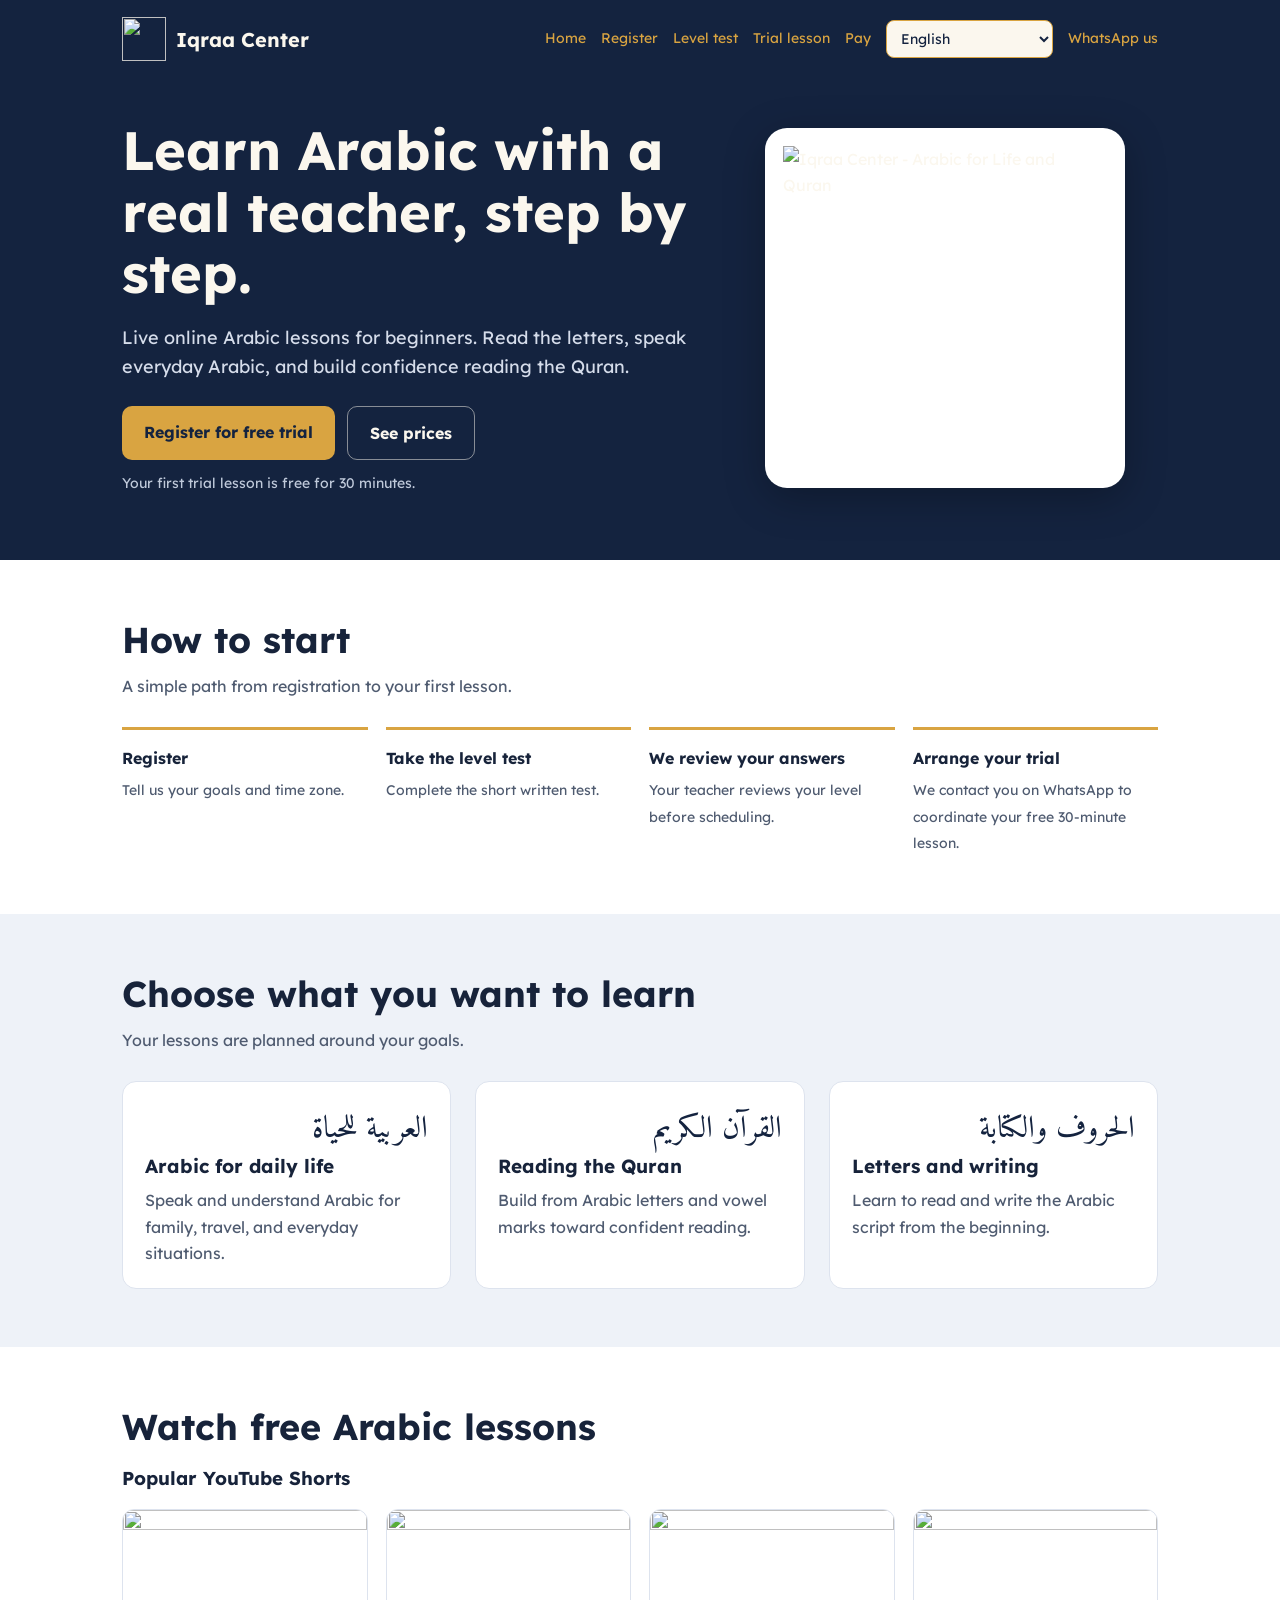
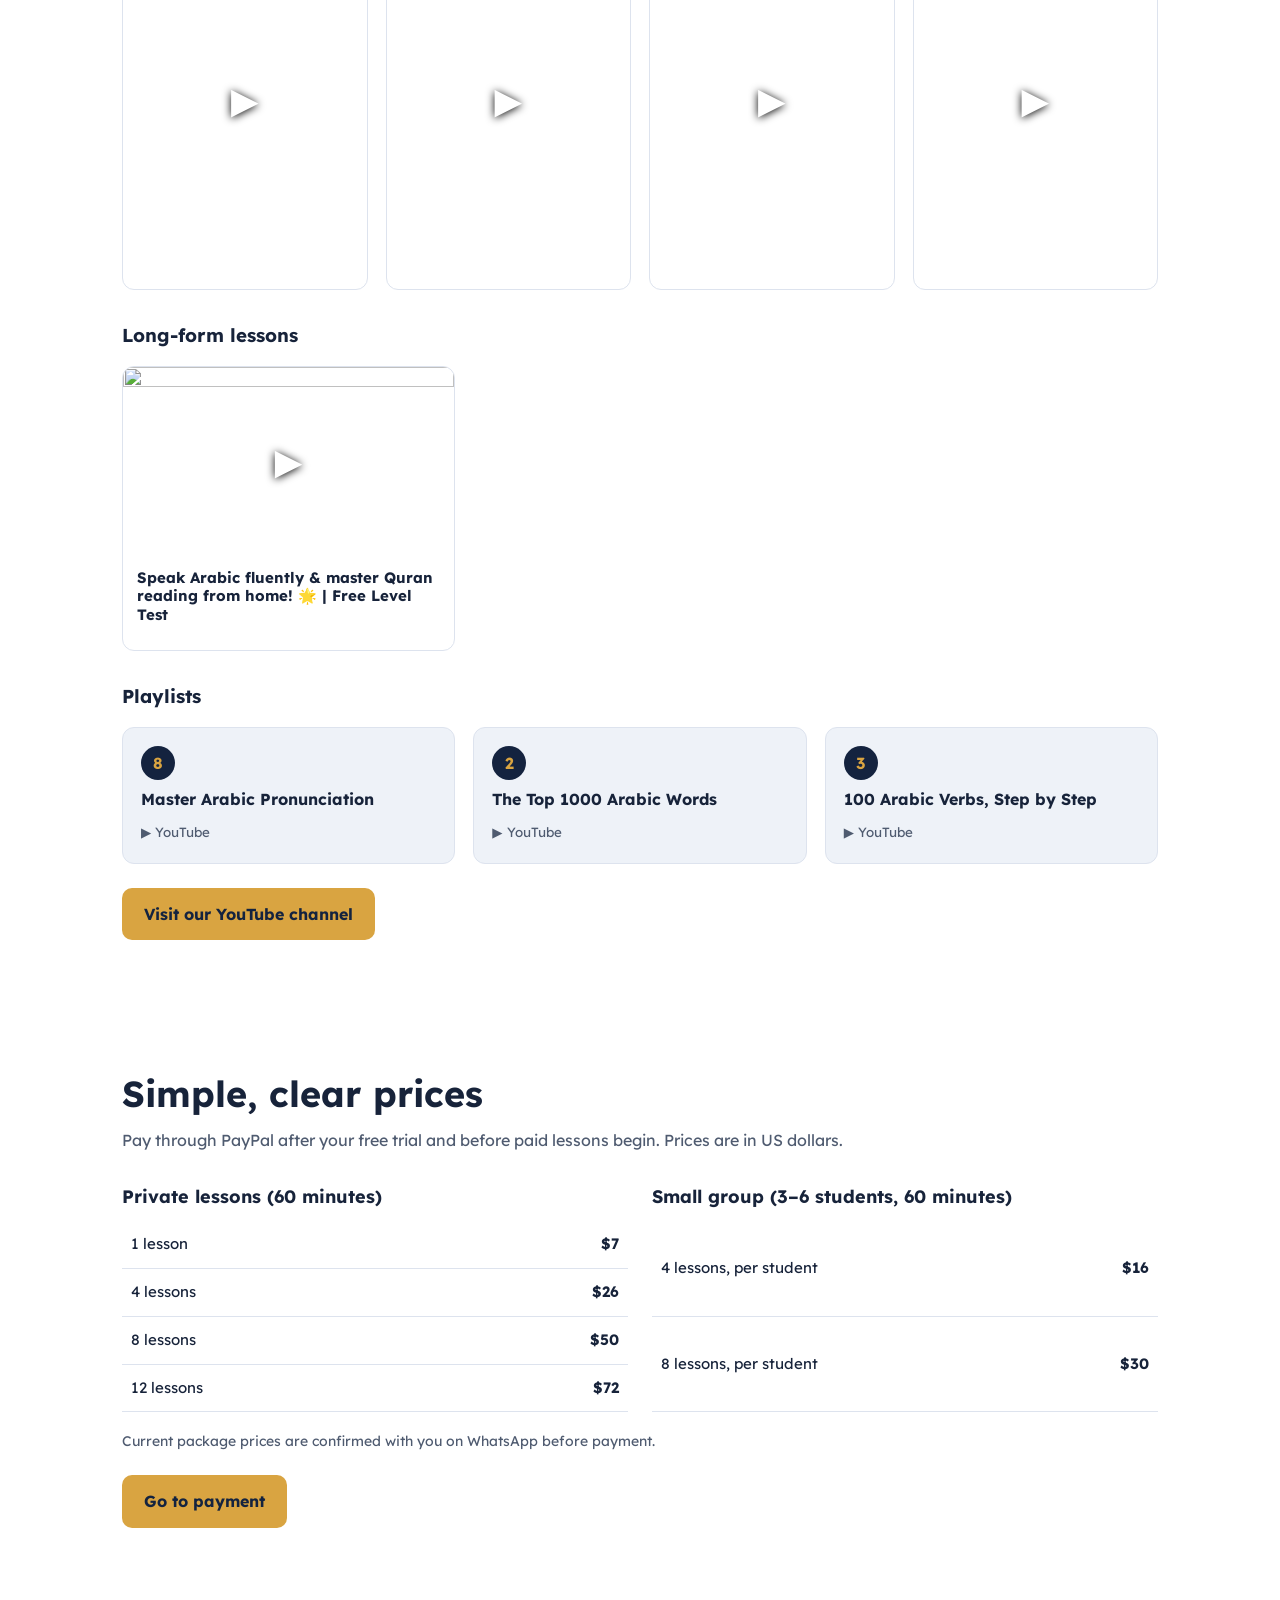
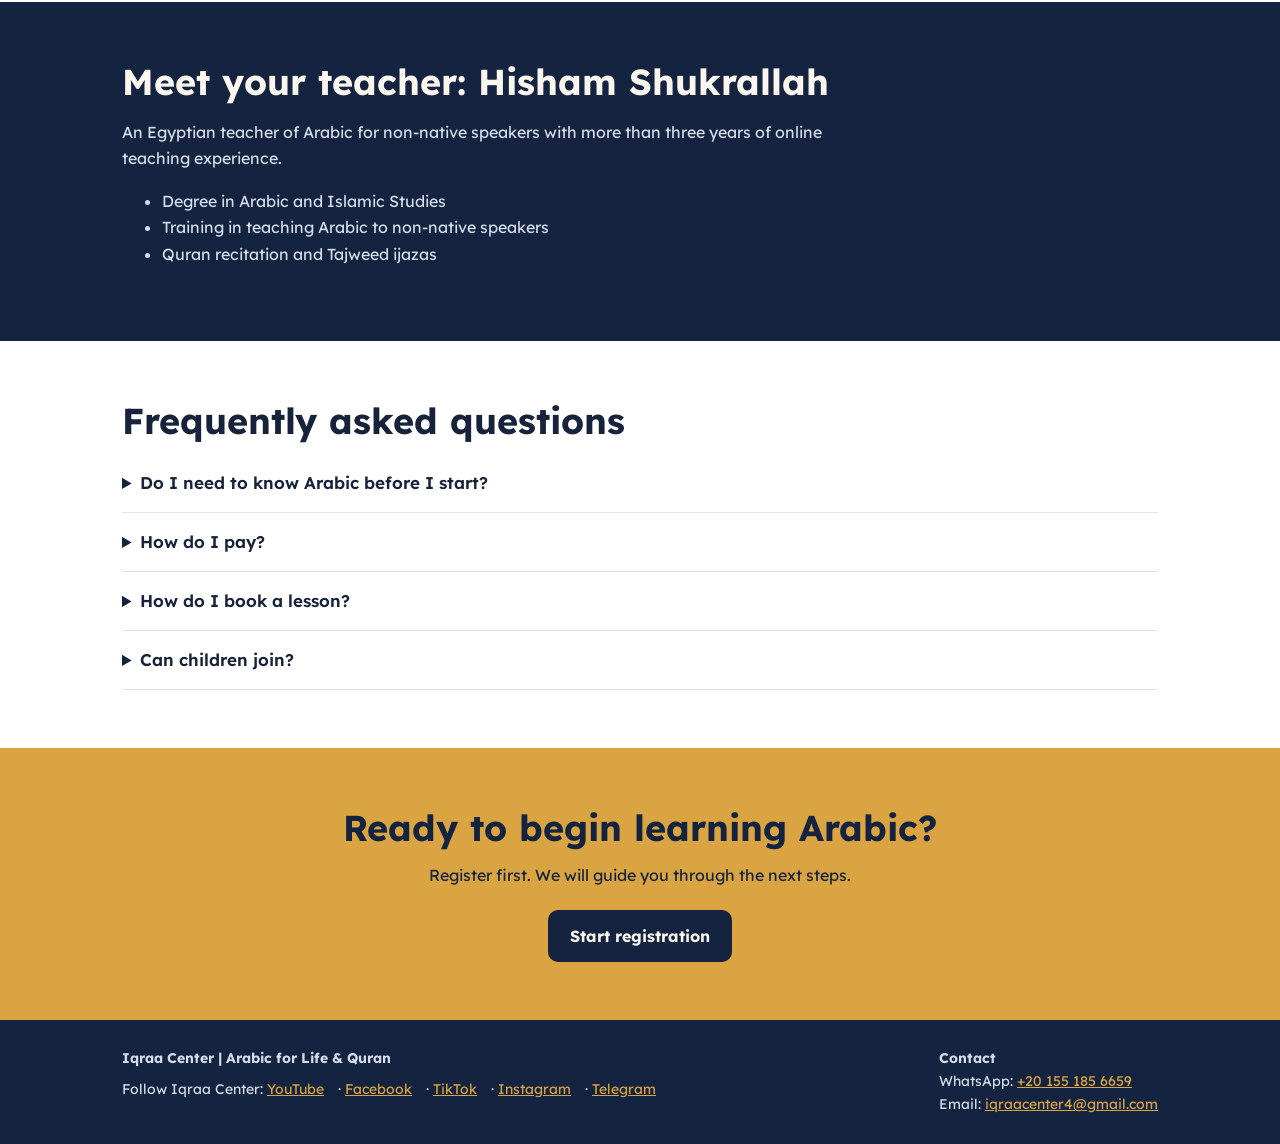
==== index.html @ fe14940f "Add files via upload" ====
<!doctype html>
<html lang="en" dir="ltr">
<head>
<meta charset="utf-8"><meta name="viewport" content="width=device-width,initial-scale=1">
<title>Iqraa Center | Arabic for Life & Quran</title>
<meta name="description" content="Learn Arabic online with Iqraa Center. Free 30-minute trial lesson, Arabic for daily life and Quran reading.">
<meta name="theme-color" content="#14233F">
<link rel="icon" href="data:image/svg+xml,%3Csvg xmlns='http://www.w3.org/2000/svg' viewBox='0 0 100 100'%3E%3Crect width='100' height='100' rx='20' fill='%2314233F'/%3E%3Ctext x='50' y='70' text-anchor='middle' font-size='64' fill='%23D9A441'%3E%D9%82%3C/text%3E%3C/svg%3E">
<link href="https://fonts.googleapis.com/css2?family=Amiri:wght@400;700&family=Lexend:wght@400;500;700&display=swap" rel="stylesheet">
<link rel="icon" type="image/png" href="assets/favicon.png"><link rel="apple-touch-icon" href="assets/favicon.png"><meta property="og:title" content="Iqraa Center | Arabic for Life &amp; Quran"><meta property="og:description" content="Live Arabic lessons online. Free 30-minute trial lesson."><meta property="og:image" content="assets/og-image.jpg"><meta property="og:type" content="website"><link rel="stylesheet" href="site.css">
</head>
<body>
<header><div class="wrap">
<nav>
<a class="brand" href="index.html"><img src="assets/logo-icon.png" alt="" width="44" height="44"><span>Iqraa Center</span></a>
<div class="navlinks">
<a class="small" href="index.html" data-i18n="navHome">Home</a>
<a class="small" href="register.html" data-i18n="navRegister">Register</a>
<a class="small" href="level-test.html" data-i18n="navTest">Level test</a>
<a class="small" href="book.html" data-i18n="navBook">Trial lesson</a>
<a class="small" href="pay.html" data-i18n="navPay">Pay</a><select class="language" id="language-select" aria-label="Choose language"></select>
<a class="small" data-config-link="whatsapp" href="https://wa.me/201551856659" data-i18n="navWhatsApp">WhatsApp us</a>
</div>
</nav>
<div class="hero" id="top">
<div>
<h1 data-i18n="heroTitle">Learn Arabic with a real teacher, step by step.</h1>
<p data-i18n="heroText">Live online Arabic lessons for beginners. Read the letters, speak everyday Arabic, and build confidence reading the Quran.</p>
<div class="cta"><a class="btn gold" href="register.html" data-i18n="heroCTA">Register for free trial</a><a class="btn line" href="#price" data-i18n="priceCTA">See prices</a></div>
<div class="note" data-i18n="trialNote">Your first trial lesson is free for 30 minutes.</div>
</div>
<div><div class="logo-card"><img src="assets/logo-vertical.webp" alt="Iqraa Center - Arabic for Life and Quran" width="360" height="360"></div></div>
</div></div></header>
<main>
<section><div class="wrap">
<h2 data-i18n="howTitle">How to start</h2><p class="lead" data-i18n="howLead">A simple path from registration to your first lesson.</p>
<ol class="steps">
<li><b data-i18n="step1">Register</b><span data-i18n="step1Text">Tell us your goals and time zone.</span></li>
<li><b data-i18n="step2">Take the level test</b><span data-i18n="step2Text">Complete the short written test.</span></li>
<li><b data-i18n="step3">We review your answers</b><span data-i18n="step3Text">Your teacher reviews your level before scheduling.</span></li>
<li><b data-i18n="step4">Arrange your trial</b><span data-i18n="step4Text">We contact you on WhatsApp to coordinate your free 30-minute lesson.</span></li>
</ol>
</div></section>
<section class="goals"><div class="wrap">
<h2 data-i18n="goalsTitle">Choose what you want to learn</h2><p class="lead" data-i18n="goalsLead">Your lessons are planned around your goals.</p>
<div class="goal-list">
<div><div class="ar" lang="ar">العربية للحياة</div><h3 data-i18n="goal1">Arabic for daily life</h3><p data-i18n="goal1Text">Speak and understand Arabic for family, travel, and everyday situations.</p></div>
<div><div class="ar" lang="ar">القرآن الكريم</div><h3 data-i18n="goal2">Reading the Quran</h3><p data-i18n="goal2Text">Build from Arabic letters and vowel marks toward confident reading.</p></div>
<div><div class="ar" lang="ar">الحروف والكتابة</div><h3 data-i18n="goal3">Letters and writing</h3><p data-i18n="goal3Text">Learn to read and write the Arabic script from the beginning.</p></div>
</div></div></section>
<section id="videos"><div class="wrap">
<h2 data-i18n="videosTitle">Watch free Arabic lessons</h2>
<h3 data-i18n="shortsTitle">Popular YouTube Shorts</h3><div class="vrow shorts" id="shorts"></div>
<div style="margin-top:34px"><h3 data-i18n="longTitle">Long-form lessons</h3><div class="vrow" id="long-videos"></div></div>
<div style="margin-top:34px"><h3 data-i18n="playlistsTitle">Playlists</h3><div class="vrow" id="playlists"></div></div>
<p style="margin-top:24px"><a class="btn gold" id="youtube-button" href="#" data-i18n="youtubeBtn">Visit our YouTube channel</a></p>
</div></section>
<section id="price"><div class="wrap">
<h2 data-i18n="priceTitle">Simple, clear prices</h2><p class="lead" data-i18n="priceLead">Pay through PayPal after your free trial and before paid lessons begin. Prices are in US dollars.</p>
<div class="price-grid">
<table><caption data-i18n="privateTitle">Private lessons (60 minutes)</caption>
<tr><td data-i18n="oneLesson">1 lesson</td><td>$7</td></tr><tr><td data-i18n="fourLessons">4 lessons</td><td>$26</td></tr><tr><td data-i18n="eightLessons">8 lessons</td><td>$50</td></tr><tr><td data-i18n="twelveLessons">12 lessons</td><td>$72</td></tr></table>
<table><caption data-i18n="groupTitle">Small group (3–6 students, 60 minutes)</caption>
<tr><td><span data-i18n="fourLessons">4 lessons</span>, <span data-i18n="perStudent">per student</span></td><td>$16</td></tr><tr><td><span data-i18n="eightLessons">8 lessons</span>, <span data-i18n="perStudent">per student</span></td><td>$30</td></tr></table>
</div><p class="fine" data-i18n="priceNote">Current package prices are confirmed with you on WhatsApp before payment.</p>
<p style="margin-top:22px"><a class="btn gold" href="pay.html" data-i18n="payCTA">Go to payment</a></p>
</div></section>
<section class="teacher"><div class="wrap">
<h2 data-i18n="teacherTitle">Meet your teacher: Hisham Shukrallah</h2>
<p data-i18n="teacherText">An Egyptian teacher of Arabic for non-native speakers with more than three years of online teaching experience.</p>
<ul><li data-i18n="credential1">Degree in Arabic and Islamic Studies</li><li data-i18n="credential2">Training in teaching Arabic to non-native speakers</li><li data-i18n="credential3">Quran recitation and Tajweed ijazas</li></ul>
</div></section>
<section class="faq"><div class="wrap"><h2 data-i18n="faqTitle">Frequently asked questions</h2>
<details><summary data-i18n="faq1q">Do I need to know Arabic before I start?</summary><p data-i18n="faq1a">No. Beginners are welcome, including students who are starting with the letters.</p></details>
<details><summary data-i18n="faq2q">How do I pay?</summary><p data-i18n="faq2a">Payment is arranged through PayPal after your free trial. We confirm the details with you on WhatsApp.</p></details>
<details><summary data-i18n="faq3q">How do I book a lesson?</summary><p data-i18n="faq3a">Complete registration and the placement test first. Your teacher reviews the test and then contacts you on WhatsApp to coordinate the trial.</p></details>
<details><summary data-i18n="faq4q">Can children join?</summary><p data-i18n="faq4a">Yes. A parent or guardian should complete registration and help coordinate lessons for students under 18.</p></details>
</div></section>
<section class="final"><div class="wrap"><h2 data-i18n="finalTitle">Ready to begin learning Arabic?</h2><p data-i18n="finalText">Register first. We will guide you through the next steps.</p><a class="btn" href="register.html" data-i18n="finalCTA">Start registration</a></div></section>
</main>
<footer><div class="wrap footer-grid">
<div><strong>Iqraa Center | Arabic for Life &amp; Quran</strong><div class="socials"><span data-i18n="follow">Follow Iqraa Center</span>: <span id="social-links"></span></div></div>
<div><b data-i18n="contact">Contact</b><div>WhatsApp: <a data-config-link="whatsapp" href="https://wa.me/201551856659">+20 155 185 6659</a></div><div>Email: <a data-email href="mailto:iqraacenter4@gmail.com">iqraacenter4@gmail.com</a></div></div>
</div></footer>
<script src="site-config.js"></script><script src="site.js"></script><script src="i18n.js"></script>
</body></html>
---- site.css ----
/* Shared Iqraa Center styles */
:root{--navy:#14233F;--navy2:#1D3157;--gold:#D9A441;--paper:#FBF7EE;--ink:#17233A;--mute:#4F5B70;--line:#DDE3EE;--tint:#EEF2F8}
*{box-sizing:border-box}
html{scroll-behavior:smooth}
body{margin:0;font-family:Lexend,system-ui,Arial,sans-serif;color:var(--ink);background:#fff;line-height:1.65;font-size:16px}
a{color:inherit}
:focus-visible{outline:3px solid var(--gold);outline-offset:3px}
.wrap{max-width:1080px;margin:0 auto;padding:0 22px}
header{background:var(--navy);color:var(--paper)}
nav{display:flex;align-items:center;justify-content:space-between;gap:16px;padding:17px 0;flex-wrap:wrap}
.brand{display:flex;align-items:center;gap:10px;text-decoration:none;font-weight:700;font-size:20px;color:inherit}
.brand img{width:42px;height:42px;object-fit:contain}
nav .navlinks{display:flex;align-items:center;gap:15px;flex-wrap:wrap}
nav a.small{color:var(--gold);text-decoration:none;font-size:14px}
.language{background:var(--paper);color:var(--navy);border:1px solid var(--gold);padding:8px 10px;border-radius:8px;font:inherit;font-size:14px}
.btn{display:inline-block;padding:13px 22px;border-radius:10px;font-weight:700;text-decoration:none;font-size:16px;border:0;cursor:pointer}
.btn.gold{background:var(--gold);color:var(--navy)}
.btn.line{border:1px solid #FBF7EE80;color:var(--paper)}
.hero{display:grid;grid-template-columns:1.15fr .85fr;gap:32px;align-items:center;padding:42px 0 64px}
h1{font-size:clamp(32px,5vw,54px);line-height:1.14;margin:0 0 18px}
.hero p{font-size:18px;color:#D5DCEA;max-width:39em;margin:0 0 24px}
.cta{display:flex;gap:12px;flex-wrap:wrap}
.note{margin-top:12px;color:#BFC9DA;font-size:14px}
.letter{font-family:Amiri,serif;font-size:clamp(180px,27vw,320px);line-height:.9;color:var(--gold);text-align:center;direction:rtl;margin:0}
.say{text-align:center;color:#D5DCEA;font-size:14px}
section{padding:58px 0}
h2{font-size:clamp(25px,3.5vw,36px);line-height:1.2;margin:0 0 12px}
h3{line-height:1.25}
.lead{color:var(--mute);max-width:48em;margin:0 0 28px}
.steps{list-style:none;padding:0;margin:25px 0 0;display:grid;grid-template-columns:repeat(4,1fr);gap:18px}
.steps li{border-top:3px solid var(--gold);padding:15px 10px 0 0}
.steps b{display:block;margin-bottom:5px}
.steps span{color:var(--mute);font-size:14px}
.goals{background:var(--tint)}
.goal-list{display:grid;grid-template-columns:repeat(3,1fr);gap:24px}
.goal-list>div{background:#fff;border:1px solid var(--line);border-radius:14px;padding:22px}
.goal-list h3{margin:0 0 8px;font-size:19px}
.goal-list p{margin:0;color:var(--mute)}
.ar{font-family:Amiri,serif;font-size:31px;color:var(--navy);direction:rtl}
.price-grid{display:grid;grid-template-columns:1fr 1fr;gap:24px}
table{width:100%;border-collapse:collapse;font-size:15px}
caption{text-align:start;font-weight:700;font-size:18px;padding:0 0 10px}
th,td{padding:11px 9px;border-bottom:1px solid var(--line);text-align:start}
td:last-child,th:last-child{text-align:end;font-weight:700}
.fine{color:var(--mute);font-size:14px;margin-top:18px}
.teacher{background:var(--navy);color:var(--paper)}
.teacher p,.teacher ul{color:#D5DCEA;max-width:48em}
.faq details{border-bottom:1px solid var(--line);padding:15px 0}
.faq summary{cursor:pointer;font-weight:600;font-size:17px}
.faq details p{margin:8px 0 0;color:var(--mute)}
.final{background:var(--gold);color:var(--navy);text-align:center}
.final p{max-width:40em;margin:0 auto 22px}
.final .btn{background:var(--navy);color:var(--paper)}
footer{background:var(--navy);color:#D5DCEA;padding:27px 0;font-size:14px}
footer a{color:var(--gold)}
.footer-grid{display:flex;justify-content:space-between;gap:18px;flex-wrap:wrap}
.socials{margin-top:8px}
.socials a{margin-inline-end:10px}
.vrow{display:grid;grid-template-columns:repeat(3,1fr);gap:18px;margin-top:18px}
.video-card{border:1px solid var(--line);border-radius:12px;overflow:hidden;background:#fff}
.video-card>a{display:block;position:relative}
.video-card img{width:100%;display:block;aspect-ratio:16/9;object-fit:cover}
.video-card .play{position:absolute;inset:0;display:grid;place-items:center;color:white;font-size:36px;text-shadow:0 1px 8px #000}
.video-card h3{font-size:15px;padding:0 14px 10px}
.video-empty{padding:22px;background:var(--tint);border-radius:12px;color:var(--mute);font-size:14px}
.form-main{background:var(--tint);min-height:60vh;padding:26px 0 50px}
.page-head{padding:12px 0 30px}
.page-head h1{font-size:clamp(27px,4.5vw,38px);margin-bottom:8px}
.page-head p{color:#D5DCEA;margin:0}
.steps-pills{display:flex;gap:8px;flex-wrap:wrap;margin-top:18px;font-size:13px}
.steps-pills span{padding:5px 11px;border:1px solid #FBF7EE55;border-radius:99px;color:#D5DCEA}
.steps-pills .on{background:var(--gold);color:var(--navy);border-color:var(--gold);font-weight:700}
iframe.form-frame{width:100%;height:1500px;border:0;background:#fff;border-radius:12px;box-shadow:0 6px 25px #14233F12}
.alt{font-size:14px;color:var(--mute);margin:14px 0}
.alt a{font-weight:600;color:var(--navy)}
.panel{background:#fff;border:1px solid var(--line);border-radius:14px;padding:24px;margin:18px 0}
.panel p{color:var(--mute)}
.center{text-align:center}
@media(max-width:820px){.hero{grid-template-columns:1fr;padding:34px 0 45px}.letter{font-size:180px}.steps{grid-template-columns:1fr 1fr}.goal-list,.price-grid{grid-template-columns:1fr}.vrow{grid-template-columns:1fr 1fr}}
@media(max-width:520px){body{font-size:15px}.wrap{padding:0 16px}nav .navlinks{width:100%;gap:10px}.steps{grid-template-columns:1fr}.vrow{grid-template-columns:1fr}.btn{width:100%;text-align:center}.letter{font-size:150px}.brand{font-size:18px}}
@media(prefers-reduced-motion:reduce){html{scroll-behavior:auto}}
[dir=rtl] body{text-align:right}
[dir=rtl] .steps li{padding:15px 0 0 10px}
[dir=rtl] ul{padding-right:22px;padding-left:0}

.brand img{width:44px;height:44px}
.logo-card{background:#fff;border-radius:22px;padding:18px;max-width:360px;margin:0 auto;box-shadow:0 10px 40px #0004}
.logo-card img{width:100%;height:auto;display:block}
.vrow.shorts{grid-template-columns:repeat(4,1fr)}
.video-card.short img{aspect-ratio:9/14}
.pay-grid{display:grid;grid-template-columns:repeat(4,1fr);gap:14px;margin:14px 0 30px}
.pay-card{background:#fff;border:1px solid var(--line);border-radius:14px;padding:18px;text-align:center}
.pay-card b{display:block}.pay-card .price{display:block;font-size:30px;font-weight:700;color:var(--navy);margin:4px 0 12px}
.pay-card .btn{width:100%;text-align:center;font-size:14px;padding:11px 8px}
.pay-grid.two{grid-template-columns:repeat(2,minmax(0,300px))}
@media(max-width:820px){.vrow.shorts,.pay-grid{grid-template-columns:1fr 1fr}.pay-grid.two{grid-template-columns:1fr 1fr}}
@media(max-width:520px){.pay-grid,.pay-grid.two,.vrow.shorts{grid-template-columns:1fr}}

.pl-card{display:block;text-decoration:none;color:inherit;background:var(--tint);border:1px solid var(--line);border-radius:12px;padding:18px}
.pl-card b{display:block;margin:6px 0}.pl-card small{color:var(--mute)}
.pl-n{display:inline-grid;place-items:center;min-width:34px;height:34px;border-radius:50%;background:var(--navy);color:var(--gold);font-weight:700}
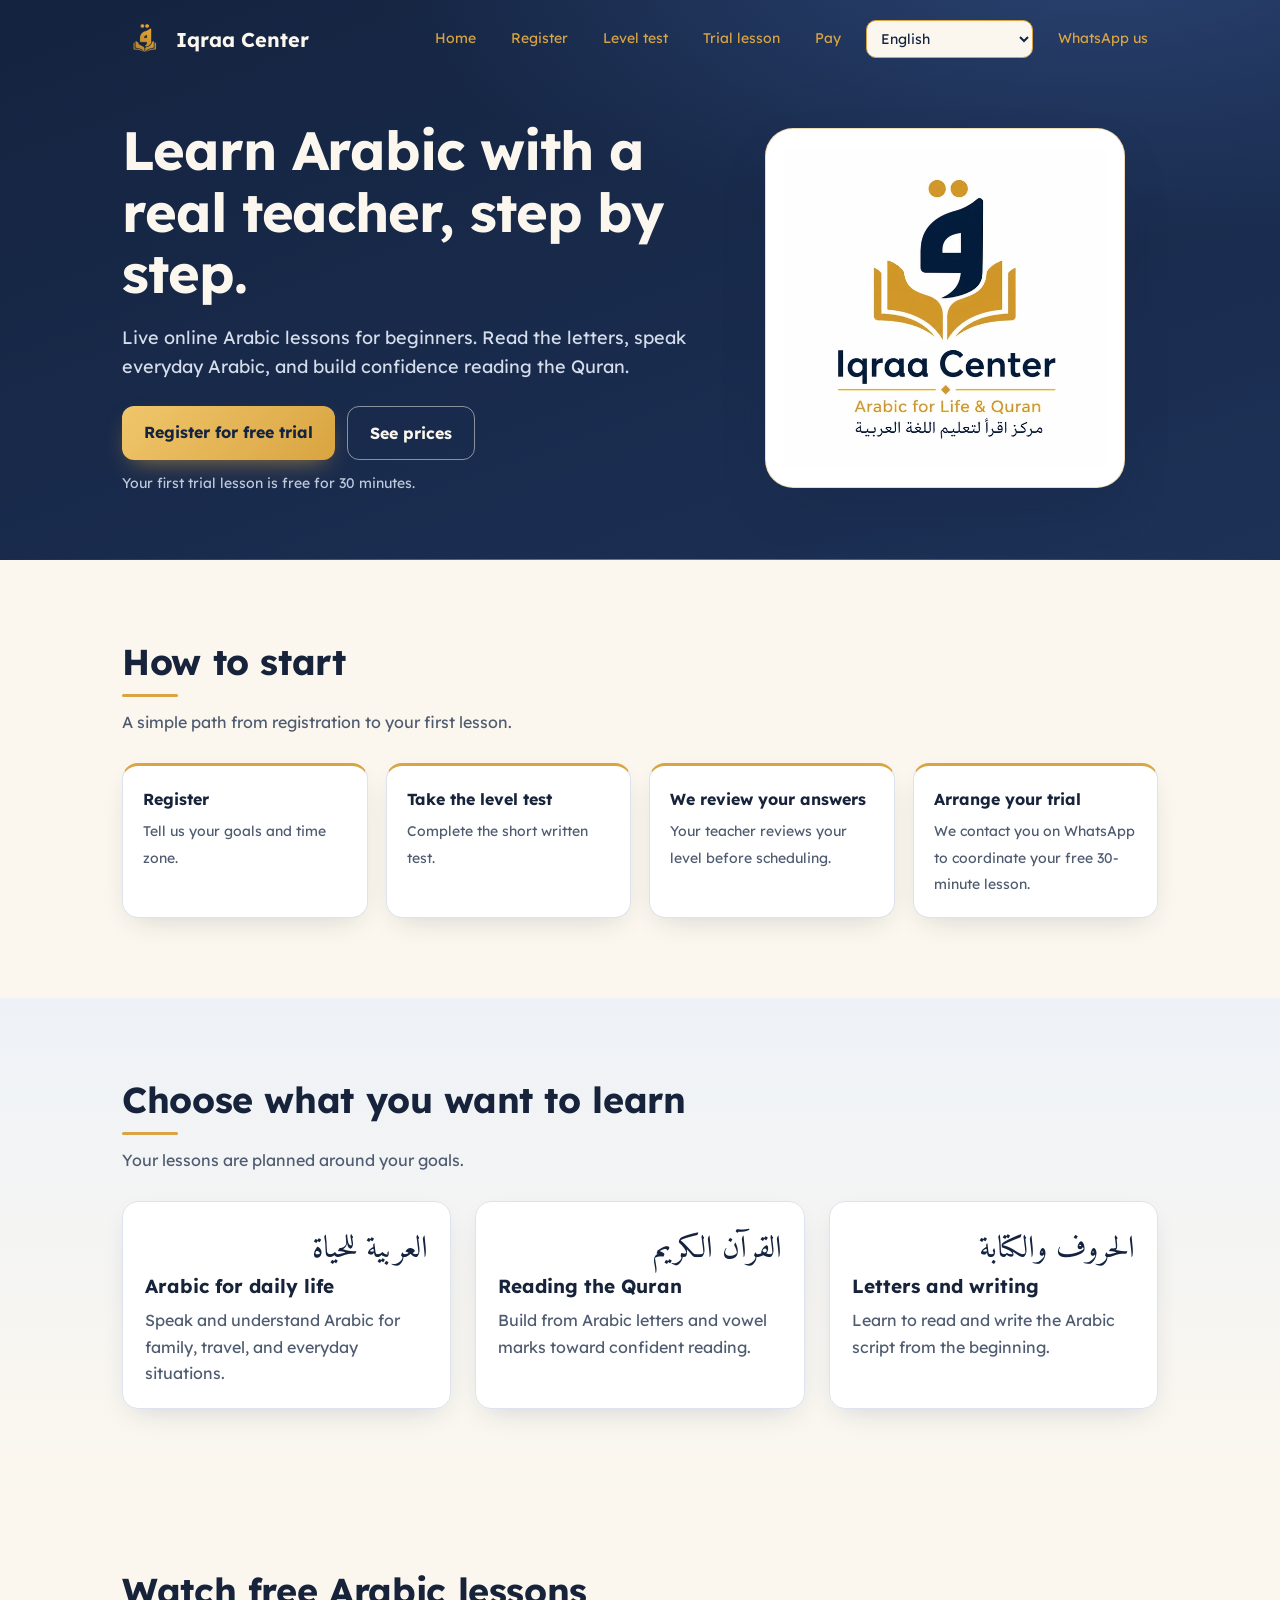
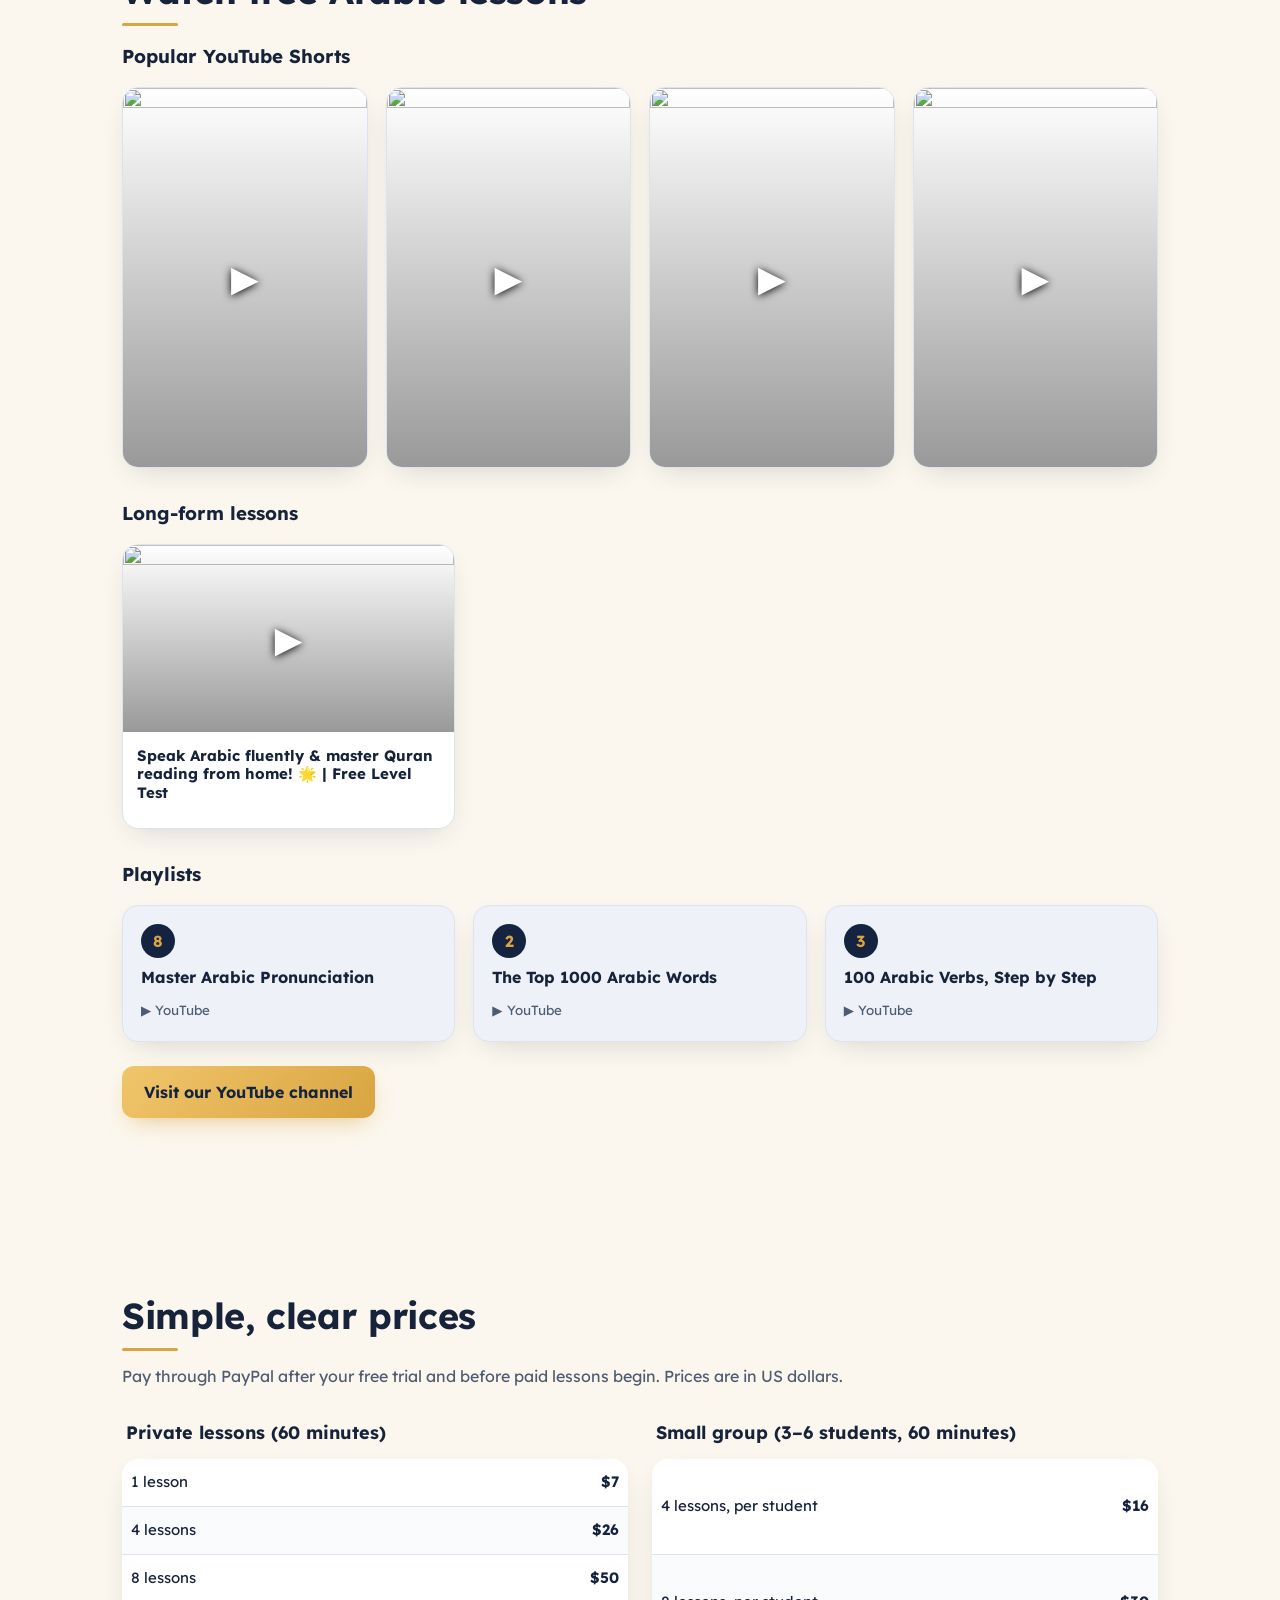
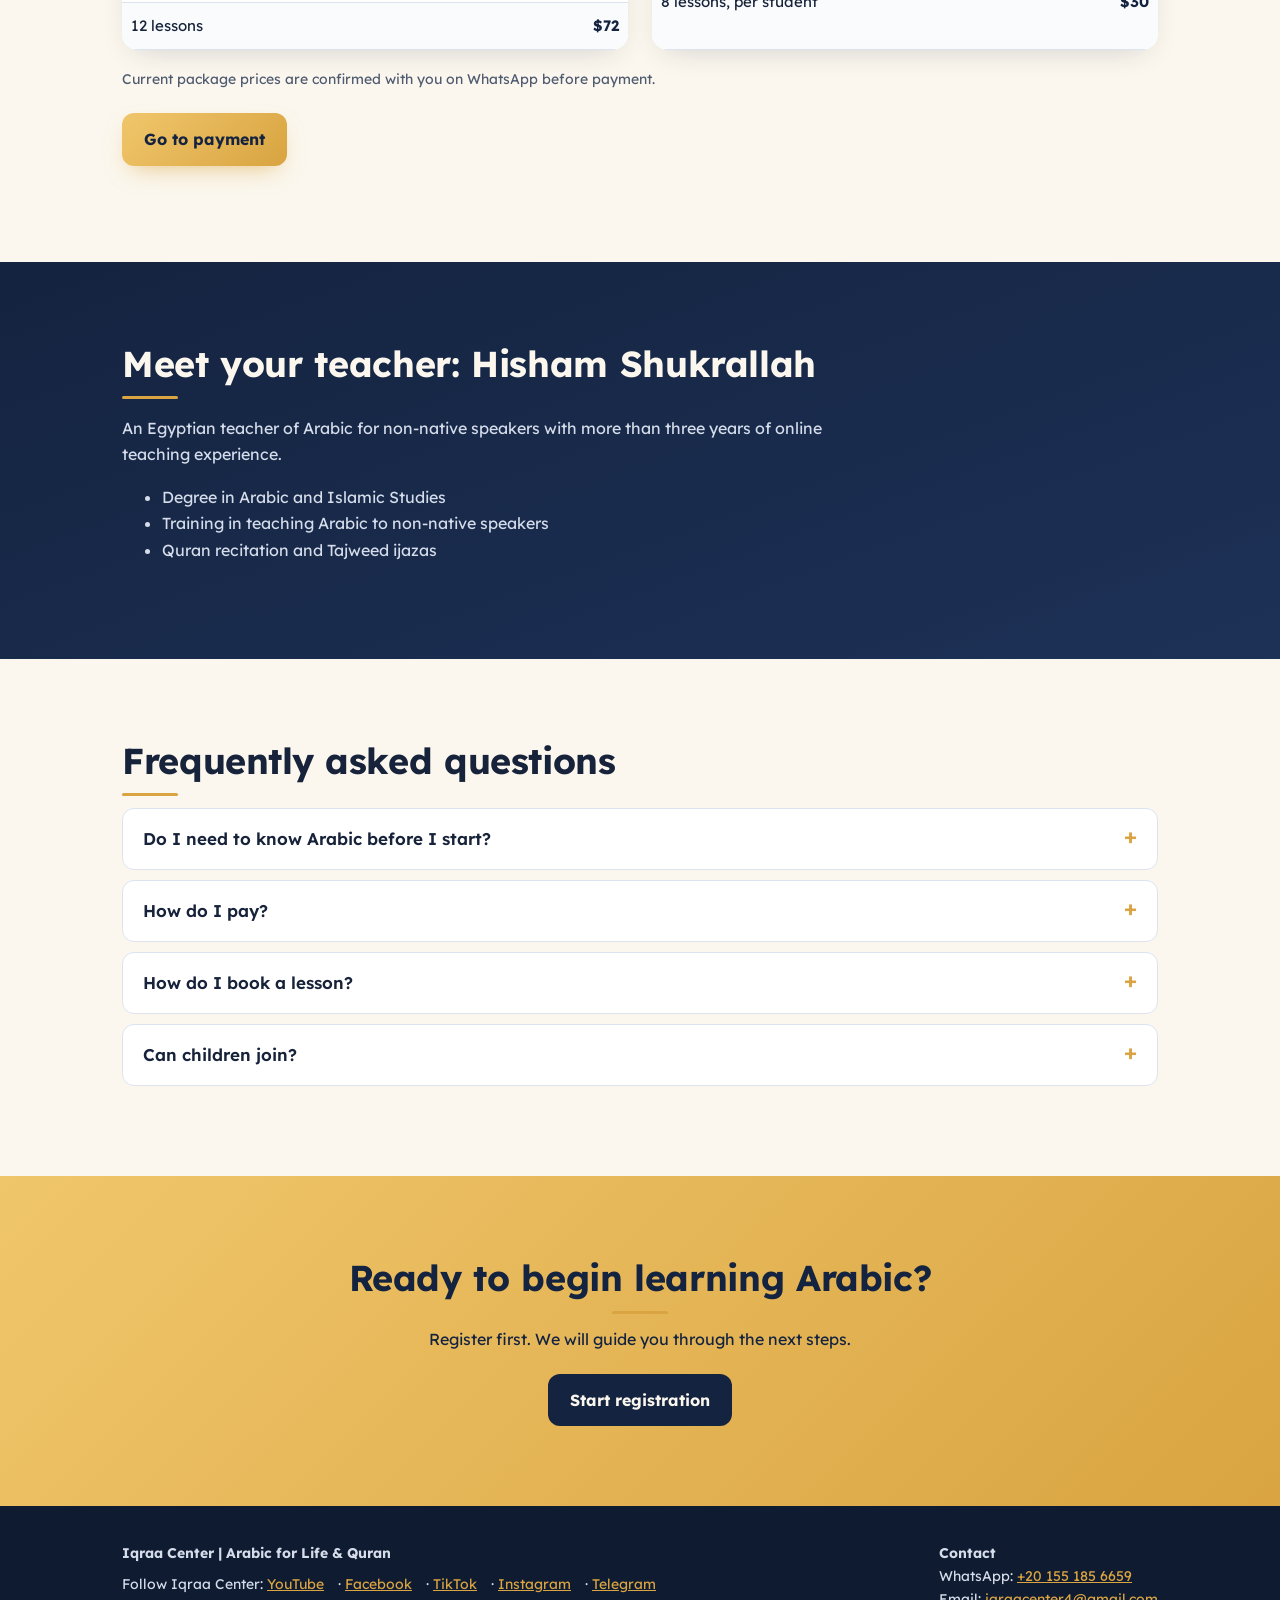
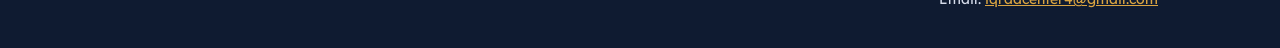
==== commit 8c1ac708: "Add files via upload" ====
--- a/index.html
+++ b/index.html
@@ -6,7 +6,7 @@
 <meta name="description" content="Learn Arabic online with Iqraa Center. Free 30-minute trial lesson, Arabic for daily life and Quran reading.">
 <meta name="theme-color" content="#14233F">
 <link rel="icon" href="data:image/svg+xml,%3Csvg xmlns='http://www.w3.org/2000/svg' viewBox='0 0 100 100'%3E%3Crect width='100' height='100' rx='20' fill='%2314233F'/%3E%3Ctext x='50' y='70' text-anchor='middle' font-size='64' fill='%23D9A441'%3E%D9%82%3C/text%3E%3C/svg%3E">
-<link href="https://fonts.googleapis.com/css2?family=Amiri:wght@400;700&family=Lexend:wght@400;500;700&display=swap" rel="stylesheet">
+<link href="https://fonts.googleapis.com/css2?family=Amiri:wght@400;700&family=Tajawal:wght@400;500;700&family=Lexend:wght@400;500;700&display=swap" rel="stylesheet">
 <link rel="icon" type="image/png" href="assets/favicon.png"><link rel="apple-touch-icon" href="assets/favicon.png"><meta property="og:title" content="Iqraa Center | Arabic for Life &amp; Quran"><meta property="og:description" content="Live Arabic lessons online. Free 30-minute trial lesson."><meta property="og:image" content="assets/og-image.jpg"><meta property="og:type" content="website"><link rel="stylesheet" href="site.css">
 </head>
 <body>
--- a/site.css
+++ b/site.css
@@ -99,3 +99,59 @@
 .pl-card{display:block;text-decoration:none;color:inherit;background:var(--tint);border:1px solid var(--line);border-radius:12px;padding:18px}
 .pl-card b{display:block;margin:6px 0}.pl-card small{color:var(--mute)}
 .pl-n{display:inline-grid;place-items:center;min-width:34px;height:34px;border-radius:50%;background:var(--navy);color:var(--gold);font-weight:700}
+
+.steps-pills a{padding:5px 11px;border:1px solid #FBF7EE55;border-radius:99px;color:#D5DCEA;text-decoration:none}
+.steps-pills a:hover{border-color:var(--gold);color:#fff}
+.steps-pills a.on{background:var(--gold);color:var(--navy);border-color:var(--gold);font-weight:700}
+.auto-banner{position:fixed;left:12px;right:12px;bottom:12px;z-index:50;background:var(--navy);color:var(--paper);border:2px solid var(--gold);border-radius:14px;padding:14px 18px;display:flex;align-items:center;gap:14px;flex-wrap:wrap;justify-content:center;box-shadow:0 8px 30px #0006}
+.auto-banner[hidden]{display:none}
+.auto-banner .btn{padding:9px 16px;font-size:14px;width:auto}
+
+/* ===== Visual refresh v2 ===== */
+:root{--gold2:#F0C66B;--shadow:0 10px 30px -12px #14233F33;--shadow-lg:0 24px 60px -20px #14233F55;--r:16px}
+body{background:var(--paper);-webkit-font-smoothing:antialiased}
+[lang=ar] body,[dir=rtl] body{font-family:"Tajawal",Lexend,system-ui,sans-serif}
+header{background:radial-gradient(1200px 500px at 85% -10%,#2A4372 0%,transparent 60%),linear-gradient(160deg,var(--navy) 0%,var(--navy2) 100%);position:relative;overflow:hidden}
+header::after{content:"";position:absolute;inset:auto 0 0 0;height:1px;background:linear-gradient(90deg,transparent,var(--gold),transparent);opacity:.6}
+nav{position:relative;z-index:2}
+nav a.small{padding:6px 10px;border-radius:8px;transition:background .2s,color .2s}
+nav a.small:hover{background:#ffffff14;color:var(--gold2)}
+.btn{border-radius:12px;transition:transform .2s,box-shadow .2s,background .2s}
+.btn:hover{transform:translateY(-2px)}
+.btn.gold{background:linear-gradient(135deg,var(--gold2),var(--gold));box-shadow:0 10px 24px -10px #D9A441AA}
+.btn.gold:hover{box-shadow:0 16px 30px -10px #D9A441CC}
+.btn.line:hover{background:#ffffff12;border-color:var(--gold)}
+.hero h1{letter-spacing:-.02em}
+.letter{text-shadow:0 0 60px #D9A44155;animation:floaty 6s ease-in-out infinite}
+@keyframes floaty{50%{transform:translateY(-10px)}}
+.logo-card{border-radius:28px;box-shadow:var(--shadow-lg);border:1px solid #D9A44166}
+section{padding:80px 0}
+h2{letter-spacing:-.01em;position:relative;padding-bottom:14px}
+h2::after{content:"";position:absolute;bottom:0;inset-inline-start:0;width:56px;height:3px;border-radius:3px;background:var(--gold)}
+.final h2::after,.center h2::after{inset-inline-start:50%;transform:translateX(-50%)}
+[dir=rtl] .final h2::after,[dir=rtl] .center h2::after{transform:translateX(50%)}
+.steps li{background:#fff;border:1px solid var(--line);border-top:3px solid var(--gold);border-radius:var(--r);padding:20px!important;box-shadow:var(--shadow);transition:transform .25s}
+.steps li:hover{transform:translateY(-4px)}
+.goals{background:linear-gradient(180deg,var(--tint),var(--paper))}
+.goal-list>div,.panel,.pay-card,.video-card,.pl-card{border-radius:var(--r);box-shadow:var(--shadow);transition:transform .25s,box-shadow .25s}
+.goal-list>div:hover,.pay-card:hover,.video-card:hover,.pl-card:hover{transform:translateY(-4px);box-shadow:var(--shadow-lg)}
+.price-grid table{background:#fff;border-radius:var(--r);overflow:hidden;box-shadow:var(--shadow)}
+.price-grid caption{padding:0 4px 12px}
+th{background:var(--navy);color:var(--paper);font-weight:600}
+tbody tr:nth-child(even) td{background:#FAFBFD}
+td:last-child{color:var(--navy)}
+.teacher{background:linear-gradient(160deg,var(--navy),var(--navy2))}
+.faq details{background:#fff;border:1px solid var(--line);border-radius:12px;padding:16px 20px;margin-bottom:10px}
+.faq details[open]{border-color:var(--gold);box-shadow:var(--shadow)}
+.faq summary{list-style:none;display:flex;justify-content:space-between;gap:12px}
+.faq summary::-webkit-details-marker{display:none}
+.faq summary::after{content:"+";color:var(--gold);font-size:22px;line-height:1;transition:transform .2s}
+.faq details[open] summary::after{transform:rotate(45deg)}
+.final{background:linear-gradient(135deg,var(--gold2),var(--gold))}
+.video-card .play{background:linear-gradient(transparent,#0006)}
+.pay-card .price{color:var(--gold);font-size:34px}
+iframe.form-frame{border-radius:var(--r);box-shadow:var(--shadow-lg)}
+footer{background:#0F1B31;padding:36px 0}
+.language{border-radius:10px;cursor:pointer}
+@media(max-width:820px){section{padding:56px 0}}
+@media(prefers-reduced-motion:reduce){*{animation:none!important;transition:none!important}}
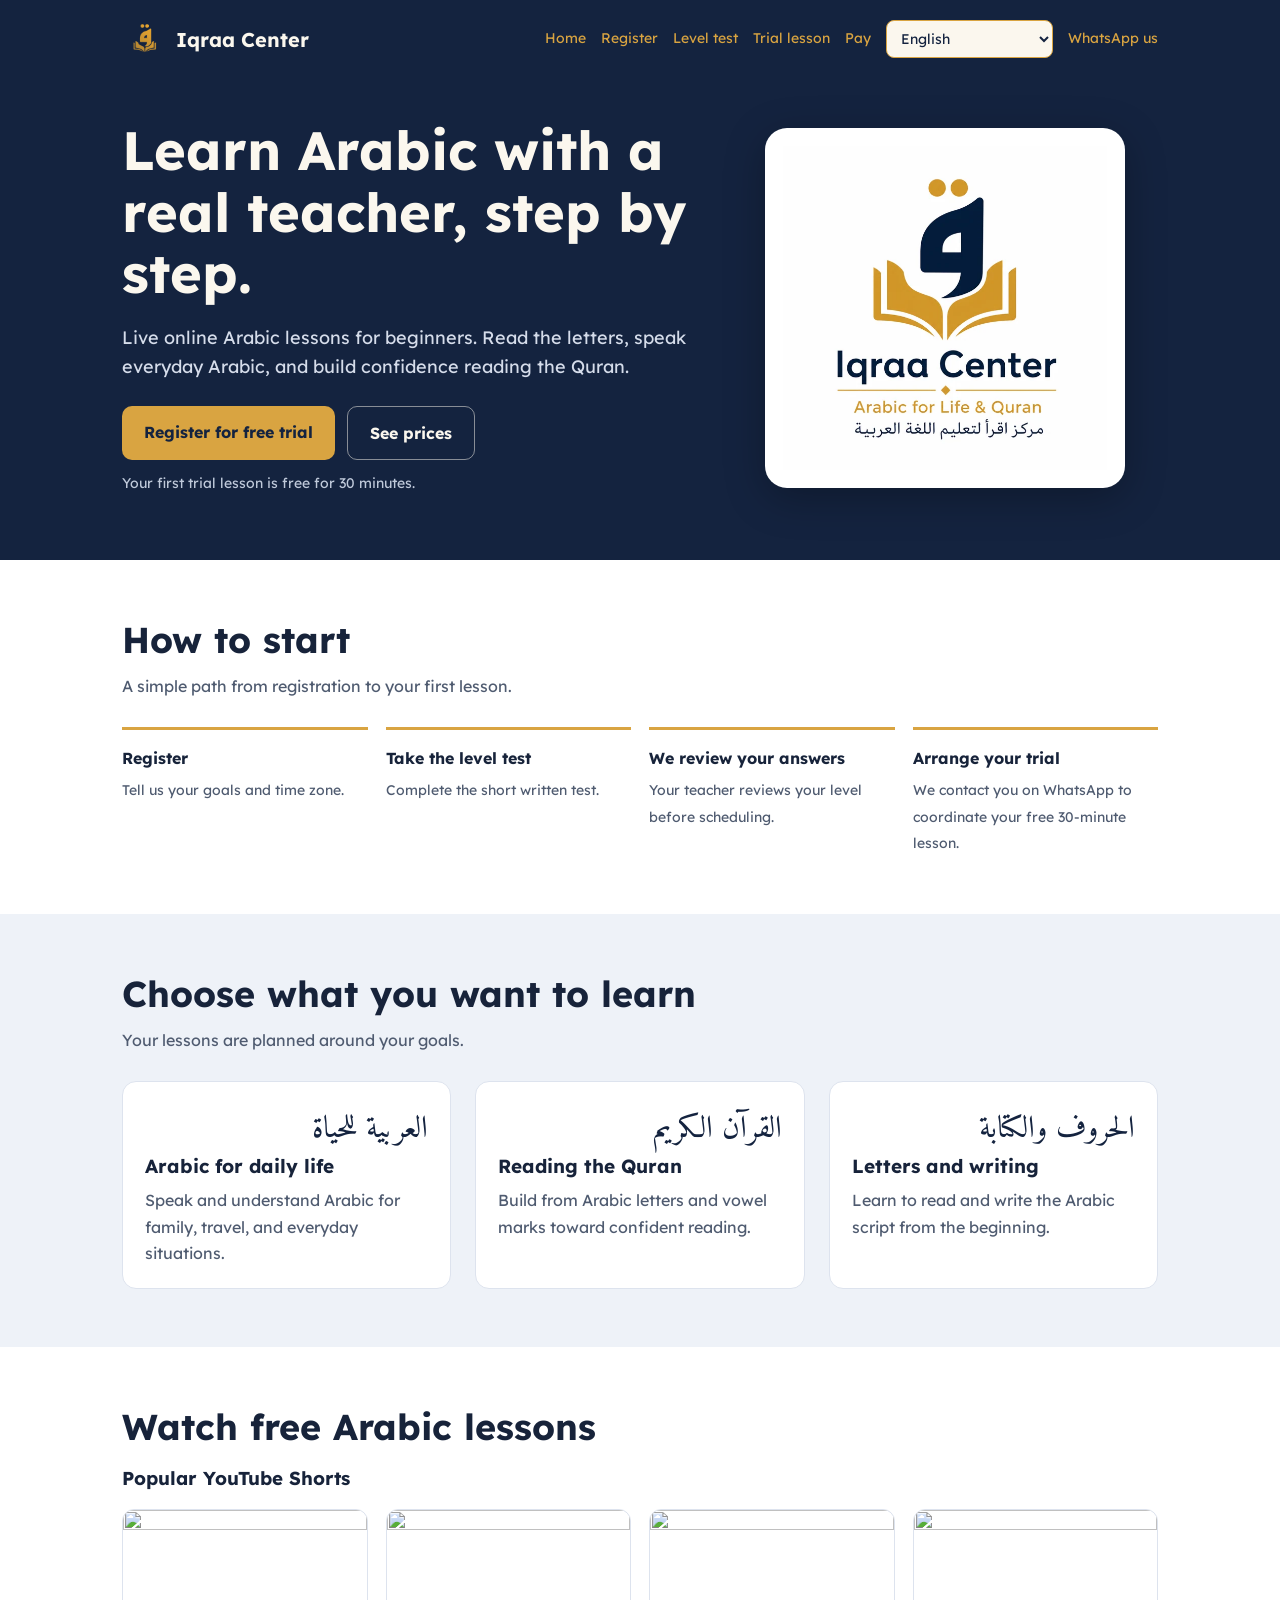
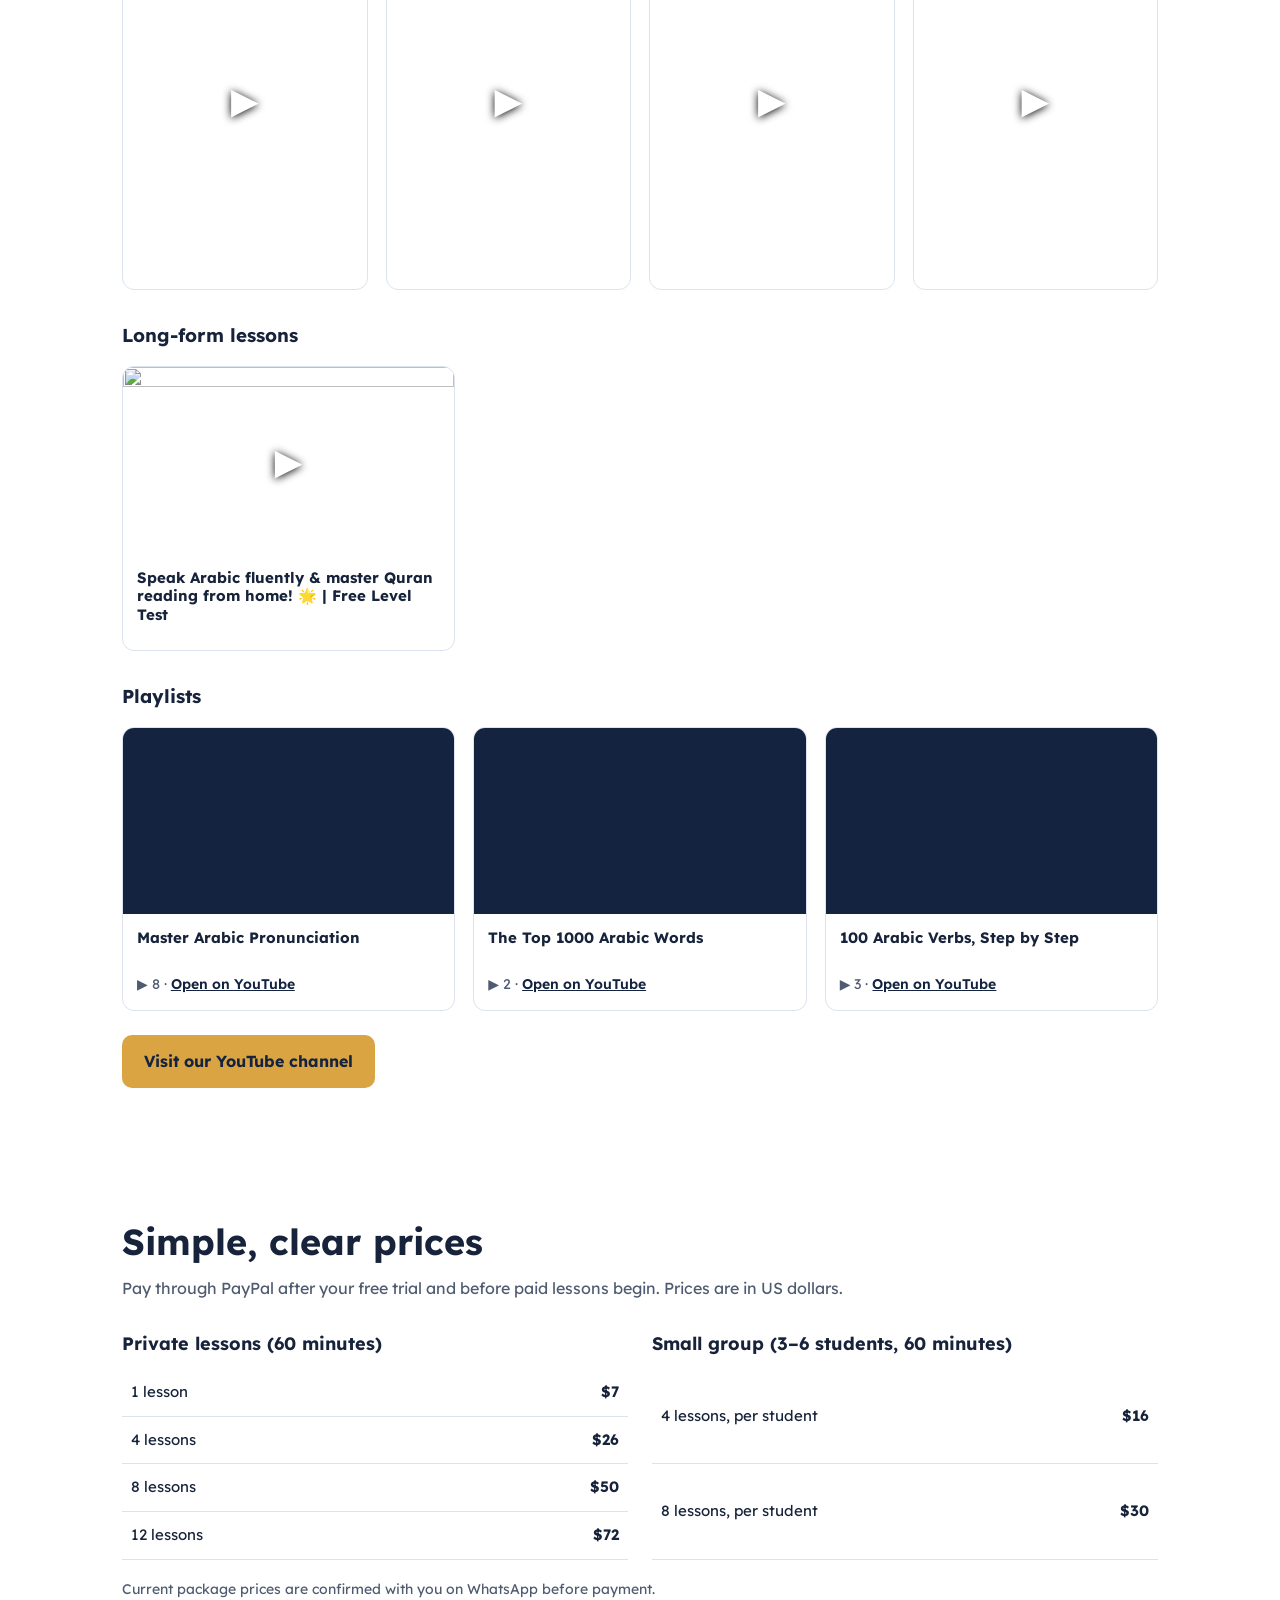
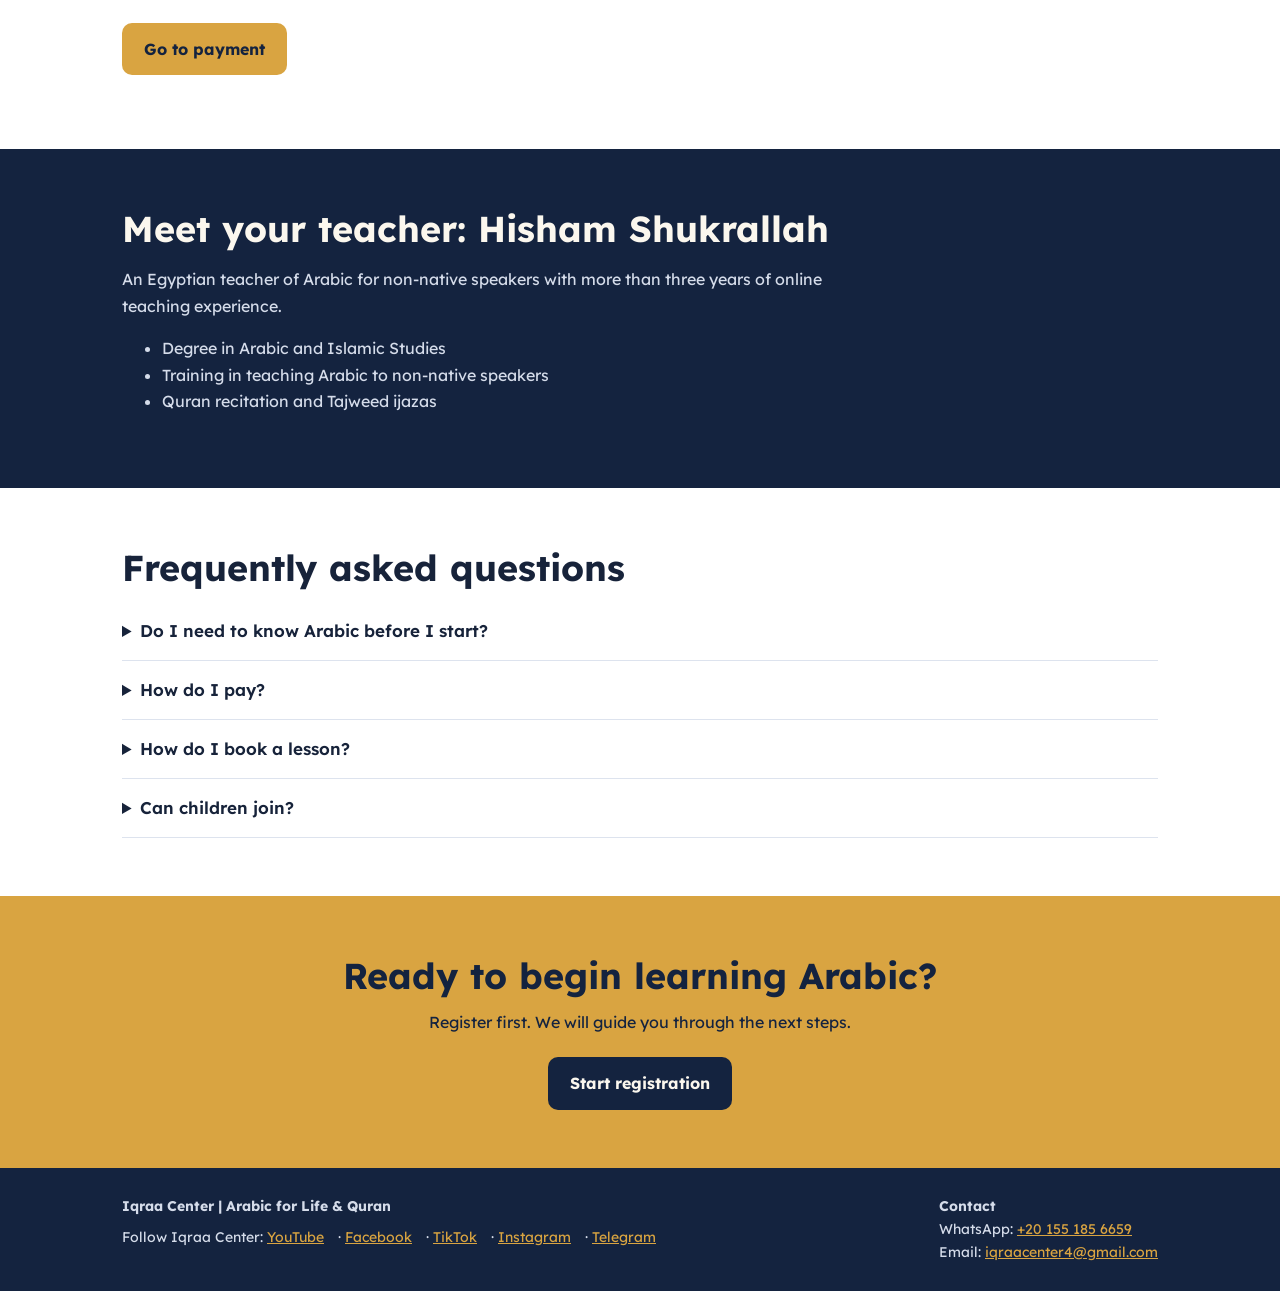
==== commit bc24c3fe: "Add files via upload" ====
--- a/index.html
+++ b/index.html
@@ -6,7 +6,7 @@
 <meta name="description" content="Learn Arabic online with Iqraa Center. Free 30-minute trial lesson, Arabic for daily life and Quran reading.">
 <meta name="theme-color" content="#14233F">
 <link rel="icon" href="data:image/svg+xml,%3Csvg xmlns='http://www.w3.org/2000/svg' viewBox='0 0 100 100'%3E%3Crect width='100' height='100' rx='20' fill='%2314233F'/%3E%3Ctext x='50' y='70' text-anchor='middle' font-size='64' fill='%23D9A441'%3E%D9%82%3C/text%3E%3C/svg%3E">
-<link href="https://fonts.googleapis.com/css2?family=Amiri:wght@400;700&family=Tajawal:wght@400;500;700&family=Lexend:wght@400;500;700&display=swap" rel="stylesheet">
+<link href="https://fonts.googleapis.com/css2?family=Amiri:wght@400;700&family=Lexend:wght@400;500;700&display=swap" rel="stylesheet">
 <link rel="icon" type="image/png" href="assets/favicon.png"><link rel="apple-touch-icon" href="assets/favicon.png"><meta property="og:title" content="Iqraa Center | Arabic for Life &amp; Quran"><meta property="og:description" content="Live Arabic lessons online. Free 30-minute trial lesson."><meta property="og:image" content="assets/og-image.jpg"><meta property="og:type" content="website"><link rel="stylesheet" href="site.css">
 </head>
 <body>
--- a/site.css
+++ b/site.css
@@ -107,51 +107,7 @@
 .auto-banner[hidden]{display:none}
 .auto-banner .btn{padding:9px 16px;font-size:14px;width:auto}
 
-/* ===== Visual refresh v2 ===== */
-:root{--gold2:#F0C66B;--shadow:0 10px 30px -12px #14233F33;--shadow-lg:0 24px 60px -20px #14233F55;--r:16px}
-body{background:var(--paper);-webkit-font-smoothing:antialiased}
-[lang=ar] body,[dir=rtl] body{font-family:"Tajawal",Lexend,system-ui,sans-serif}
-header{background:radial-gradient(1200px 500px at 85% -10%,#2A4372 0%,transparent 60%),linear-gradient(160deg,var(--navy) 0%,var(--navy2) 100%);position:relative;overflow:hidden}
-header::after{content:"";position:absolute;inset:auto 0 0 0;height:1px;background:linear-gradient(90deg,transparent,var(--gold),transparent);opacity:.6}
-nav{position:relative;z-index:2}
-nav a.small{padding:6px 10px;border-radius:8px;transition:background .2s,color .2s}
-nav a.small:hover{background:#ffffff14;color:var(--gold2)}
-.btn{border-radius:12px;transition:transform .2s,box-shadow .2s,background .2s}
-.btn:hover{transform:translateY(-2px)}
-.btn.gold{background:linear-gradient(135deg,var(--gold2),var(--gold));box-shadow:0 10px 24px -10px #D9A441AA}
-.btn.gold:hover{box-shadow:0 16px 30px -10px #D9A441CC}
-.btn.line:hover{background:#ffffff12;border-color:var(--gold)}
-.hero h1{letter-spacing:-.02em}
-.letter{text-shadow:0 0 60px #D9A44155;animation:floaty 6s ease-in-out infinite}
-@keyframes floaty{50%{transform:translateY(-10px)}}
-.logo-card{border-radius:28px;box-shadow:var(--shadow-lg);border:1px solid #D9A44166}
-section{padding:80px 0}
-h2{letter-spacing:-.01em;position:relative;padding-bottom:14px}
-h2::after{content:"";position:absolute;bottom:0;inset-inline-start:0;width:56px;height:3px;border-radius:3px;background:var(--gold)}
-.final h2::after,.center h2::after{inset-inline-start:50%;transform:translateX(-50%)}
-[dir=rtl] .final h2::after,[dir=rtl] .center h2::after{transform:translateX(50%)}
-.steps li{background:#fff;border:1px solid var(--line);border-top:3px solid var(--gold);border-radius:var(--r);padding:20px!important;box-shadow:var(--shadow);transition:transform .25s}
-.steps li:hover{transform:translateY(-4px)}
-.goals{background:linear-gradient(180deg,var(--tint),var(--paper))}
-.goal-list>div,.panel,.pay-card,.video-card,.pl-card{border-radius:var(--r);box-shadow:var(--shadow);transition:transform .25s,box-shadow .25s}
-.goal-list>div:hover,.pay-card:hover,.video-card:hover,.pl-card:hover{transform:translateY(-4px);box-shadow:var(--shadow-lg)}
-.price-grid table{background:#fff;border-radius:var(--r);overflow:hidden;box-shadow:var(--shadow)}
-.price-grid caption{padding:0 4px 12px}
-th{background:var(--navy);color:var(--paper);font-weight:600}
-tbody tr:nth-child(even) td{background:#FAFBFD}
-td:last-child{color:var(--navy)}
-.teacher{background:linear-gradient(160deg,var(--navy),var(--navy2))}
-.faq details{background:#fff;border:1px solid var(--line);border-radius:12px;padding:16px 20px;margin-bottom:10px}
-.faq details[open]{border-color:var(--gold);box-shadow:var(--shadow)}
-.faq summary{list-style:none;display:flex;justify-content:space-between;gap:12px}
-.faq summary::-webkit-details-marker{display:none}
-.faq summary::after{content:"+";color:var(--gold);font-size:22px;line-height:1;transition:transform .2s}
-.faq details[open] summary::after{transform:rotate(45deg)}
-.final{background:linear-gradient(135deg,var(--gold2),var(--gold))}
-.video-card .play{background:linear-gradient(transparent,#0006)}
-.pay-card .price{color:var(--gold);font-size:34px}
-iframe.form-frame{border-radius:var(--r);box-shadow:var(--shadow-lg)}
-footer{background:#0F1B31;padding:36px 0}
-.language{border-radius:10px;cursor:pointer}
-@media(max-width:820px){section{padding:56px 0}}
-@media(prefers-reduced-motion:reduce){*{animation:none!important;transition:none!important}}
+.pl-frame{aspect-ratio:16/9;background:#14233F}
+.pl-frame iframe{width:100%;height:100%;border:0;display:block}
+.pl-meta{margin:0;padding:0 14px 14px;font-size:14px;color:var(--mute)}
+.pl-meta a{font-weight:600;color:var(--navy)}
